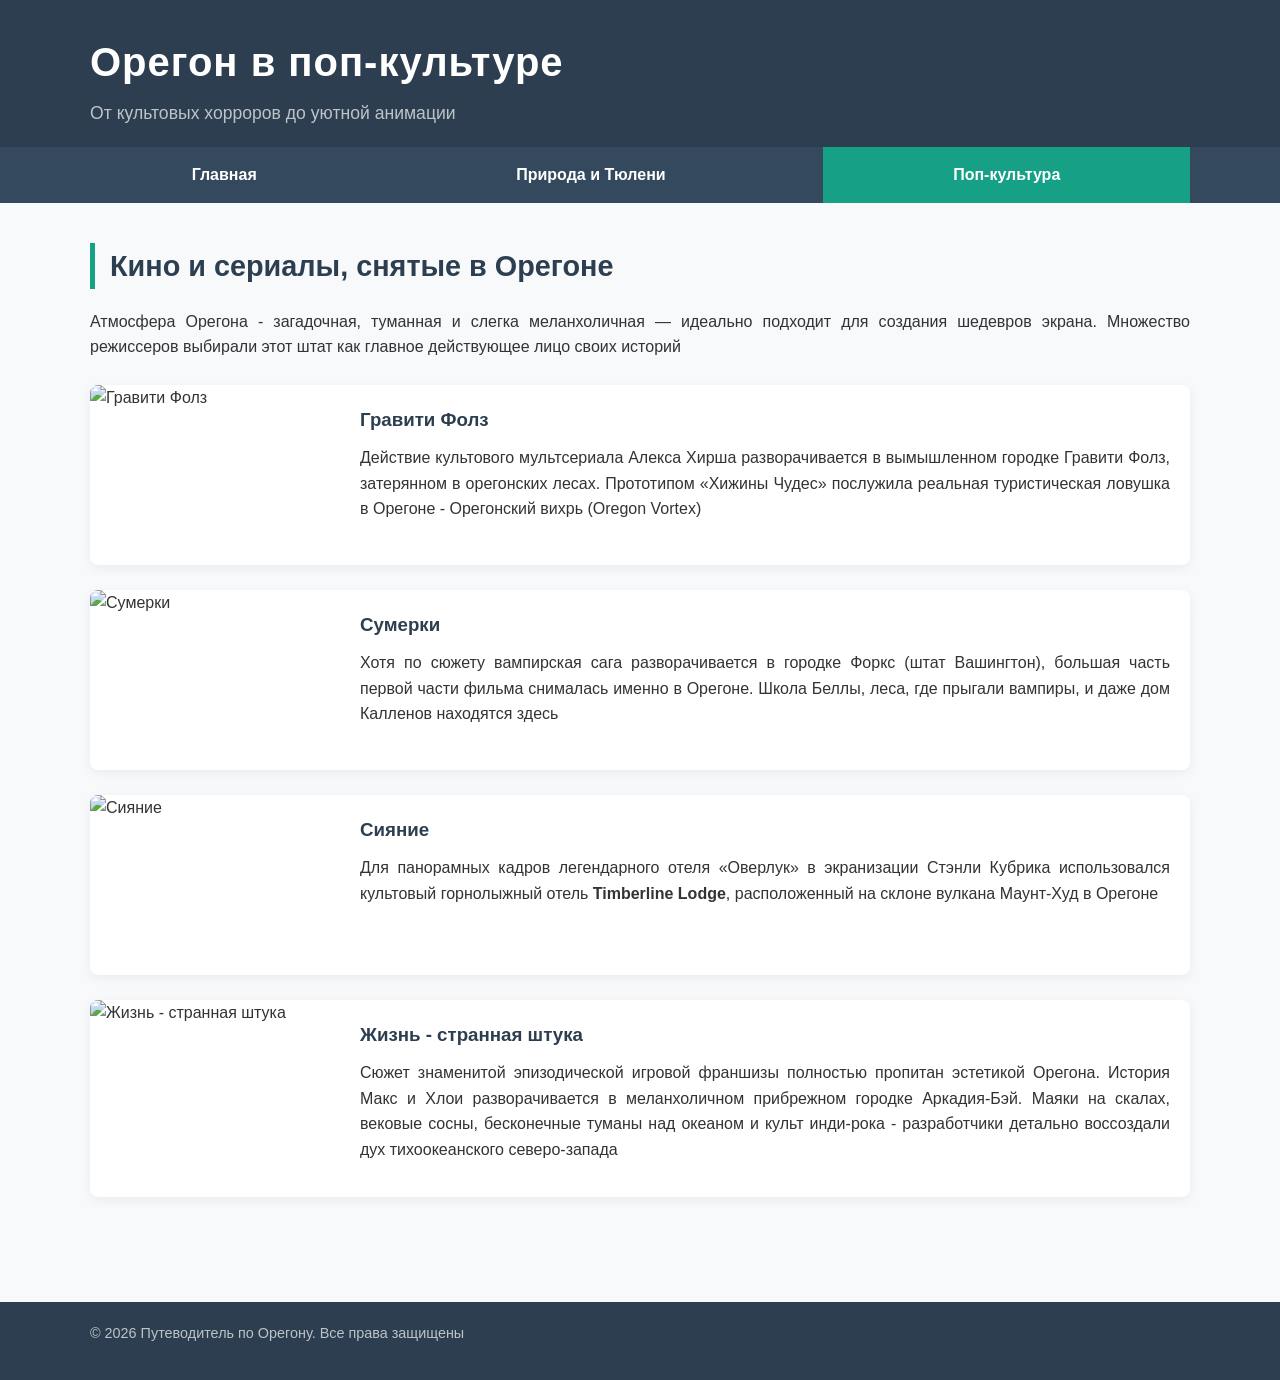
==== popcult.html @ 40ca04a5 "Add files via upload" ====
<!DOCTYPE html>
<html lang="ru">
<head>
    <meta charset="UTF-8">
    <meta name="viewport" content="width=device-width, initial-scale=1.0">
    <title>Орегон в поп-культуре</title>
    <link rel="stylesheet" href="style.css">
</head>
<body>
    <header>
        <div class="container">
            <h1>Орегон в поп-культуре</h1>
            <p class="subtitle">От культовых хорроров до уютной анимации</p>
        </div>
        <nav>
            <div class="container">
                <ul>
                    <li><a href="index.html">Главная</a></li>
                    <li><a href="nature.html">Природа и Тюлени</a></li>
                    <li><a href="popcult.html" class="active">Поп-культура</a></li>
                </ul>
            </div>
        </nav>
    </header>

    <main class="container">
        <section class="grid-section">
            <h2>Кино и сериалы, снятые в Орегоне</h2>
            <p>Атмосфера Орегона - загадочная, туманная и слегка меланхоличная — идеально подходит для создания шедевров экрана. Множество режиссеров выбирали этот штат как главное действующее лицо своих историй</p>

            <div class="pop-grid">
                <div class="pop-card">
                    <img src="https://uma-static.rtbcdn.ru/cwebp/pic/cardimage/1d/52/1d52e8fa6cd41407c1cc882139a4a4e7.jpg?size=1828&quality=95" alt="Гравити Фолз">
                    <div class="card-text">
                        <h3>Гравити Фолз</h3>
                        <p>Действие культового мультсериала Алекса Хирша разворачивается в вымышленном городке Гравити Фолз, затерянном в орегонских лесах. Прототипом «Хижины Чудес» послужила реальная туристическая ловушка в Орегоне - Орегонский вихрь (Oregon Vortex)</p>
                    </div>
                </div>

                <div class="pop-card">
                    <img src="https://anons.uz/storage/photos/shares/news/medium/Twilight-3_watermarked.jpeg" alt="Сумерки">
                    <div class="card-text">
                        <h3>Сумерки</h3>
                        <p>Хотя по сюжету вампирская сага разворачивается в городке Форкс (штат Вашингтон), большая часть первой части фильма снималась именно в Орегоне. Школа Беллы, леса, где прыгали вампиры, и даже дом Калленов находятся здесь</p>
                    </div>
                </div>

                <div class="pop-card">
                    <img src="https://yandex.kz/images/search?text=сияние&rpt=simage&img_url=https%3A%2F%2Fcs8.pikabu.ru%2Fpost_img%2F2016%2F03%2F07%2F7%2Fog_og_1457351513267482613.jpg&from=tabbar&lr=164" alt="Сияние">
                    <div class="card-text">
                        <h3>Сияние</h3>
                        <p>Для панорамных кадров легендарного отеля «Оверлук» в экранизации Стэнли Кубрика использовался культовый горнолыжный отель <strong>Timberline Lodge</strong>, расположенный на склоне вулкана Маунт-Худ в Орегоне</p>
                    </div>
                </div>

                <div class="pop-card">
                    <img src="https://avatars.mds.yandex.net/get-entity_search/5103535/1276401023/SUx182_2x" alt="Жизнь - странная штука">
                    <div class="card-text">
                        <h3>Жизнь - странная штука</h3>
                        <p>Сюжет знаменитой эпизодической игровой франшизы полностью пропитан эстетикой Орегона. История Макс и Хлои разворачивается в меланхоличном прибрежном городке Аркадия-Бэй. Маяки на скалах, вековые сосны, бесконечные туманы над океаном и культ инди-рока - разработчики детально воссоздали дух тихоокеанского северо-запада</p>
                    </div>
                </div>
            </div>
        </section>
    </main>

    <footer>
        <div class="container">
            <p>&copy; 2026 Путеводитель по Орегону. Все права защищены</p>
        </div>
    </footer>
</body>
</html>
---- style.css ----
/* Общие сбросы стилей и базовые настройки */
* {
    box-sizing: border-box;
    margin: 0;
    padding: 0;
}

body {
    font-family: 'Segoe UI', Tahoma, Geneva, Verdana, sans-serif;
    line-height: 1.6;
    color: #333;
    background-color: #f7f9fa;
}

.container {
    width: 90%;
    max-width: 1100px;
    margin: 0 auto;
}

/* Шапка и навигация */
header {
    background-color: #2c3e50;
    color: #fff;
    padding-top: 30px;
}

header h1 {
    font-size: 2.5rem;
    margin-bottom: 5px;
    letter-spacing: 1px;
}

.subtitle {
    color: #bdc3c7;
    font-size: 1.1rem;
    margin-bottom: 20px;
}

nav {
    background-color: #34495e;
    margin-top: 15px;
}

nav ul {
    list-style: none;
    display: table; /* Использование таблицы для надежного выравнивания без flex */
    width: 100%;
}

nav ul li {
    display: table-cell;
    width: auto;
}

nav ul li a {
    display: block;
    color: #fff;
    text-decoration: none;
    padding: 15px 25px;
    text-align: center;
    font-weight: bold;
    transition: background 0.3s ease;
}

nav ul li a:hover, nav ul li a.active {
    background-color: #16a085;
}

/* Стили главного контента */
main {
    padding: 40px 0;
    min-height: 500px;
}

h2 {
    color: #2c3e50;
    margin-bottom: 20px;
    border-left: 5px solid #16a085;
    padding-left: 15px;
    font-size: 1.8rem;
}

p {
    margin-bottom: 15px;
    text-align: justify;
}

/* Первая страница: Hero section */
.hero-section {
    display: table;
    width: 100%;
    margin-bottom: 40px;
}

.hero-text {
    display: table-cell;
    width: 55%;
    vertical-align: top;
    padding-right: 30px;
}

.hero-image {
    display: table-cell;
    width: 45%;
    vertical-align: top;
}

.hero-image img {
    width: 100%;
    border-radius: 8px;
    box-shadow: 0 4px 15px rgba(0,0,0,0.1);
}

/* Карточки на главной */
.features {
    display: table;
    width: 100%;
    margin-top: 30px;
}

.feature-card {
    display: table-cell;
    width: 50%;
    background: #fff;
    padding: 25px;
    border-radius: 8px;
    box-shadow: 0 2px 10px rgba(0,0,0,0.05);
    border-top: 4px solid #16a085;
}

.feature-card:first-child {
    padding-right: 20px;
}

.feature-card:last-child {
    padding-left: 20px;
}

.feature-card h3 {
    margin-bottom: 10px;
    color: #34495e;
}

.btn {
    display: inline-block;
    background-color: #16a085;
    color: #fff;
    padding: 10px 20px;
    text-decoration: none;
    border-radius: 4px;
    margin-top: 10px;
    font-weight: bold;
    transition: background 0.3s ease;
}

.btn:hover {
    background-color: #117a65;
}

/* Вторая страница: Галерея природы */
.image-gallery {
    display: table;
    width: 100%;
    margin: 30px 0;
}

.gallery-item {
    display: table-cell;
    width: 50%;
    padding: 10px;
    vertical-align: top;
}

.gallery-item img {
    width: 100%;
    height: auto;
    border-radius: 6px;
    box-shadow: 0 4px 8px rgba(0,0,0,0.1);
}

.img-caption {
    font-size: 0.9rem;
    color: #7f8c8d;
    text-align: center;
    margin-top: 8px;
    font-style: italic;
}

/* Третья страница: Сетка Поп-Культуры */
.pop-grid {
    display: block;
    margin-top: 25px;
}

.pop-card {
    display: table;
    width: 100%;
    background-color: #fff;
    margin-bottom: 25px;
    border-radius: 8px;
    overflow: hidden;
    box-shadow: 0 3px 12px rgba(0,0,0,0.06);
}

.pop-card img {
    display: table-cell;
    width: 250px;
    height: 180px;
    object-fit: cover;
}

.card-text {
    display: table-cell;
    vertical-align: top;
    padding: 20px;
}

.card-text h3 {
    margin-bottom: 10px;
    color: #2c3e50;
}

/* Подвал */
footer {
    background-color: #2c3e50;
    color: #bdc3c7;
    text-align: center;
    padding: 20px 0;
    margin-top: 40px;
    font-size: 0.9rem;
}

/* Адаптивность для мобильных устройств */
@media (max-width: 768px) {
    nav ul li {
        display: block;
        width: 100%;
    }
    
    .hero-text, .hero-image, 
    .feature-card, .gallery-item, 
    .pop-card img, .card-text {
        display: block;
        width: 100% !important;
        padding: 10px 0 !important;
    }
    
    .pop-card img {
        height: auto;
        max-height: 250px;
    }
}
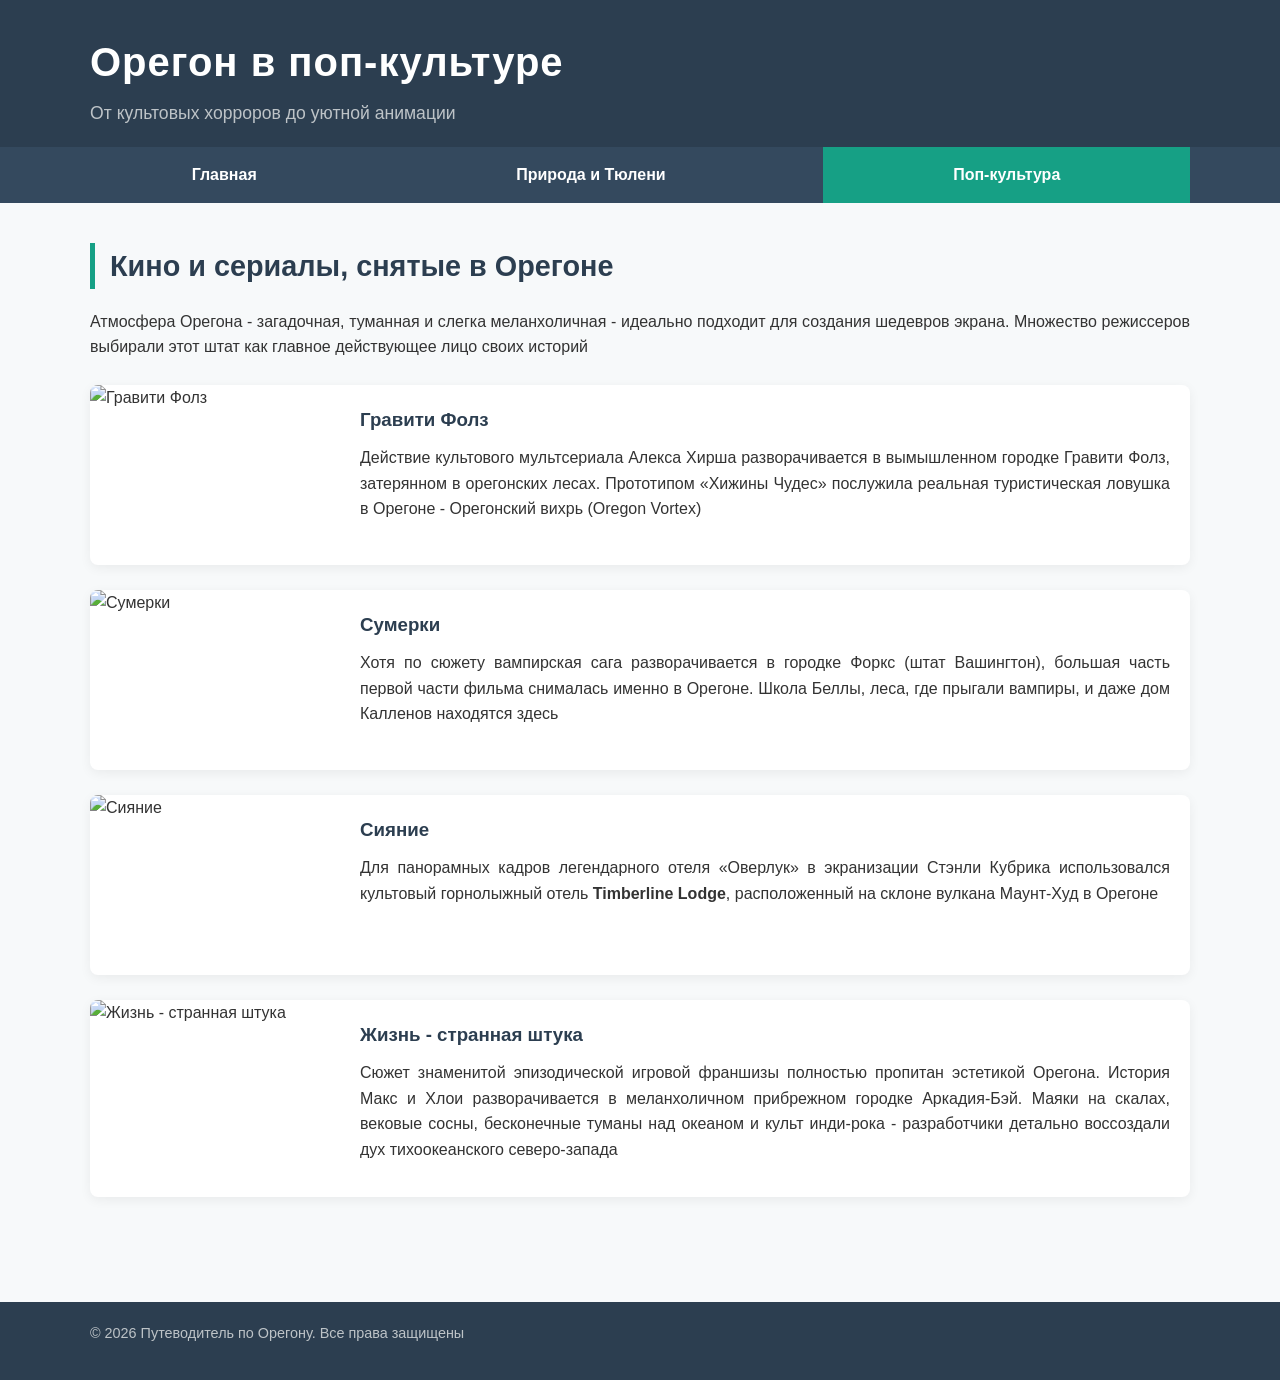
==== commit 7b62aae2: "four commit" ====
--- a/popcult.html
+++ b/popcult.html
@@ -26,7 +26,7 @@
     <main class="container">
         <section class="grid-section">
             <h2>Кино и сериалы, снятые в Орегоне</h2>
-            <p>Атмосфера Орегона - загадочная, туманная и слегка меланхоличная — идеально подходит для создания шедевров экрана. Множество режиссеров выбирали этот штат как главное действующее лицо своих историй</p>
+            <p>Атмосфера Орегона - загадочная, туманная и слегка меланхоличная - идеально подходит для создания шедевров экрана. Множество режиссеров выбирали этот штат как главное действующее лицо своих историй</p>
 
             <div class="pop-grid">
                 <div class="pop-card">
